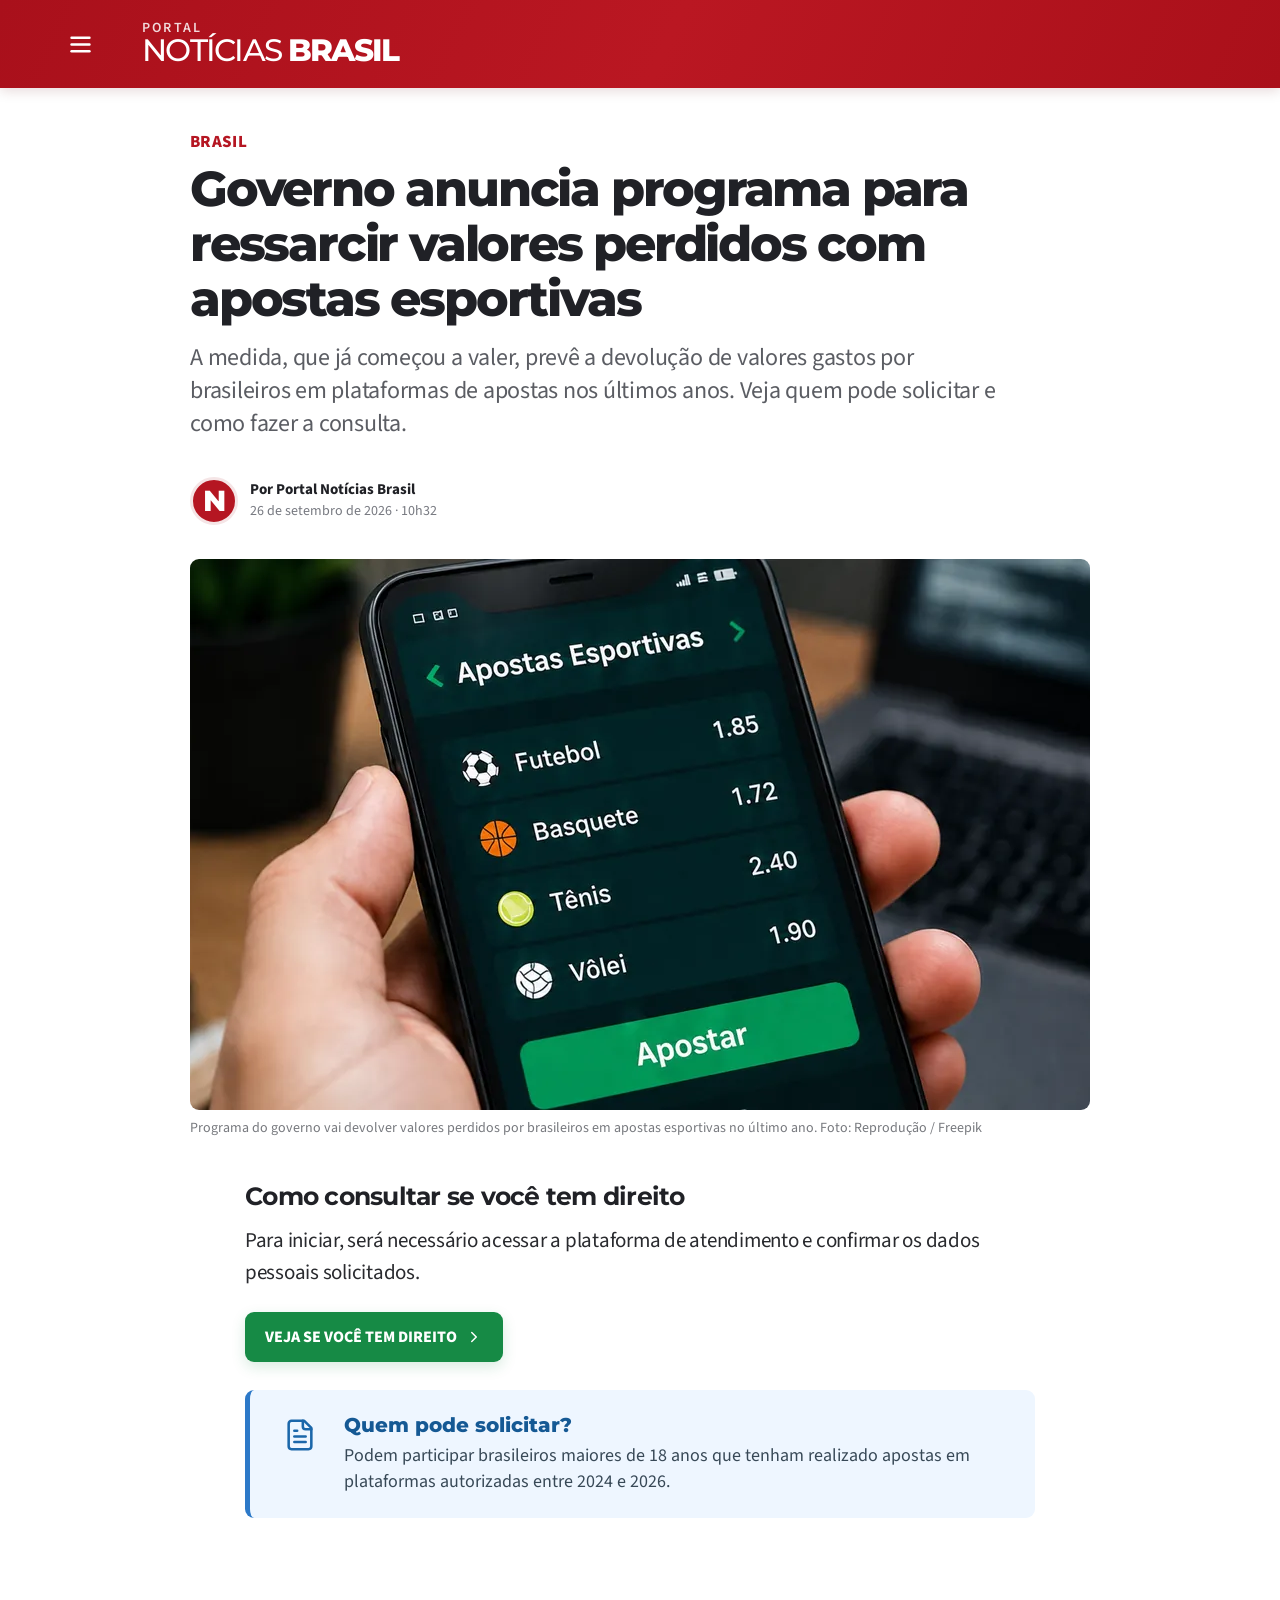
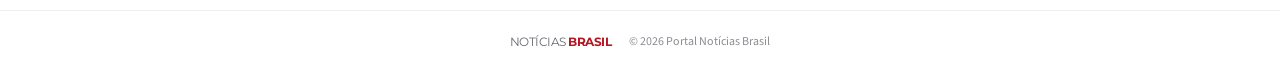
==== site2-mobile/noticia/index.html @ 95cf7550 "Add files via upload" ====
<!doctype html>
<html lang="pt-BR">
  <head>
    <meta charset="UTF-8" />
    <meta name="viewport" content="width=device-width, initial-scale=1.0" />
    <meta name="theme-color" content="#b51622" />
    <meta name="description" content="Notícias do Brasil: informação clara, atual e feita para você." />
    <title>Notícias Brasil — matéria sobre apostas esportivas</title>
    <link rel="preconnect" href="https://fonts.googleapis.com" />
    <link rel="preconnect" href="https://fonts.gstatic.com" crossorigin />
    <link href="https://fonts.googleapis.com/css2?family=Montserrat:wght@500;600;700;800&family=Source+Sans+3:wght@400;500;600;700;800&display=swap" rel="stylesheet" />
    <script type="module" crossorigin src="./assets/index-C9jSmxUo.js"></script>
    <link rel="stylesheet" crossorigin href="./assets/index-XY4epc46.css">
  </head>
  <body>
    <div id="root"></div>
  </body>
</html>
---- site2-mobile/noticia/assets/index-XY4epc46.css ----
:root{font-family:"Source Sans 3",Arial,sans-serif;color:#202126;background:#fff;font-synthesis:none;text-rendering:optimizeLegibility;--red: #b51622;--red-deep: #9f101b;--ink: #202126;--muted: #6d7077;--line: #e8e8e9;--ease-out: cubic-bezier(.23, 1, .32, 1)}*{box-sizing:border-box}html{min-width:320px;scroll-behavior:smooth}body{margin:0;min-width:320px;background:#fff;color:var(--ink)}button,input{font:inherit}a{color:inherit}button{cursor:pointer}button:focus-visible,a:focus-visible,input:focus-visible{outline:3px solid #f4ae38;outline-offset:3px}::selection{background:#f5dadd;color:#7f0d16}.sr-only{position:absolute;width:1px;height:1px;padding:0;margin:-1px;overflow:hidden;clip:rect(0,0,0,0);white-space:nowrap;border:0}.site-shell{min-height:100vh;display:flex;flex-direction:column}.site-header{position:relative;z-index:5;background:#fff}.brand-bar{position:relative;color:#fff;background:linear-gradient(115deg,#a9101b,#ba1722 52%,#aa101a);box-shadow:0 3px 12px #5e070e26}.header-inner{min-height:88px;max-width:1240px;margin:0 auto;padding:0 38px;display:grid;grid-template-columns:54px 1fr;align-items:center}.icon-button{width:44px;height:44px;display:inline-grid;place-items:center;padding:0;border:0;border-radius:50%;background:transparent;color:#fff;transition:background .16s var(--ease-out),transform .16s var(--ease-out)}.icon-button:hover{background:#ffffff1a}.icon-button:active{transform:scale(.96)}.wordmark{justify-self:start;margin-left:30px;display:flex;flex-direction:column;text-decoration:none;line-height:.96}.wordmark-kicker{font-size:14px;letter-spacing:.16em;font-weight:600;opacity:.84}.wordmark-title{font-family:Montserrat,Arial,sans-serif;font-size:31px;letter-spacing:-.055em;font-weight:500}.wordmark-title b{font-weight:800}.search-toggle{justify-self:end}.search-panel{position:absolute;right:max(24px,calc((100vw - 1160px)/2));top:calc(100% + 10px);z-index:8;width:min(460px,calc(100vw - 32px));padding:10px 12px;display:flex;align-items:center;gap:10px;color:#737780;border:1px solid #e5e5e7;border-radius:12px;background:#fff;box-shadow:0 12px 36px #16182020}.search-panel input{flex:1;width:0;border:0;outline:none;color:#24252a;font-size:16px}.search-panel input:focus-visible{outline:none}.search-panel button{border:0;border-radius:8px;padding:9px 14px;color:#fff;background:var(--red);font-weight:700}.desktop-nav{border-bottom:1px solid #e9e9ea;background:#fff}.nav-inner{max-width:1240px;min-height:57px;margin:0 auto;padding:0 38px;display:flex;align-items:stretch;gap:clamp(24px,4vw,49px)}.nav-link,.mobile-nav-link{position:relative;display:inline-flex;align-items:center;flex:0 0 auto;text-decoration:none;color:#50535a;font-size:17px;font-weight:600;transition:color .15s ease}.nav-link:hover,.mobile-nav-link:hover{color:var(--red)}.nav-link.is-active:after{position:absolute;right:0;bottom:0;left:0;height:4px;content:"";background:var(--red);border-radius:4px 4px 0 0}.mobile-nav{display:none}.menu-panel{position:absolute;top:100%;left:0;z-index:9;width:min(360px,100vw);padding:12px 24px 25px;background:#fff;border:1px solid #eee;box-shadow:0 18px 32px #17171b20}.menu-panel-inner{display:grid}.menu-eyebrow{padding:9px 0;color:var(--red);text-transform:uppercase;letter-spacing:.13em;font-size:11px;font-weight:800}.menu-panel a{min-height:46px;display:flex;align-items:center;justify-content:space-between;border-top:1px solid #f0f0f1;text-decoration:none;font-size:16px;font-weight:650}.menu-panel a:hover{color:var(--red)}main{flex:1}.article{width:min(100% - 64px,900px);margin:0 auto;padding:34px 0 58px}.article-heading{max-width:870px}.breadcrumb{display:flex;align-items:center;gap:9px;margin:0 0 24px;color:var(--red);font-size:12px;font-weight:800;letter-spacing:.1em;text-transform:uppercase}.breadcrumb i{color:#b9bbc0;font-style:normal}.breadcrumb-muted{color:#8d8f95;font-weight:600;letter-spacing:.04em}.category-label{margin:0 0 8px;color:var(--red);font-size:17px;font-weight:800;text-transform:uppercase;letter-spacing:.02em}h1,h2,p{margin-top:0}h1{margin-bottom:14px;font-family:Montserrat,Arial,sans-serif;font-size:clamp(36px,4.2vw,49px);font-weight:800;letter-spacing:-.045em;line-height:1.12}.dek{max-width:810px;margin:0;color:#5b5d63;font-size:clamp(20px,2.15vw,24px);line-height:1.38;font-weight:400;letter-spacing:-.01em}.article-meta-row{min-height:76px;margin:19px 0 16px;display:flex;align-items:center;justify-content:space-between;gap:20px}.author-block{min-width:0;display:flex;align-items:center;gap:12px}.author-mark{width:48px;height:48px;flex:0 0 48px;display:grid;place-items:center;color:#fff;background:var(--red);border:3px solid #f5e5e6;border-radius:50%;font-family:Montserrat,sans-serif;font-size:29px;font-weight:800;line-height:1}.byline{display:grid;gap:3px;font-size:15px;line-height:1.25}.byline strong{font-size:15px;font-weight:750}.byline time{color:#777980;font-size:14px}.share-actions{position:relative;display:flex;flex:0 0 auto;align-items:center;gap:10px}.share-button{width:41px;height:41px;display:inline-grid;place-items:center;padding:0;border:0;border-radius:50%;color:#fff;text-decoration:none;transition:transform .15s var(--ease-out),filter .15s ease,background .15s ease}.share-button:hover{transform:translateY(-2px);filter:brightness(.95)}.share-button:active{transform:scale(.95)}.share-button svg{width:22px;height:22px;fill:currentColor}.whatsapp{background:#20bc6b}.facebook{background:#1877f2;font-family:Arial,sans-serif;font-size:30px;font-weight:800;line-height:1;padding-top:7px}.x-social{background:#111;font-size:21px;font-weight:500}.copy-link{background:#aeb1b6}.copy-link.is-copied{background:#168d53}.checkmark{font-size:23px;font-weight:800}.copy-feedback{position:absolute;top:calc(100% + 8px);right:0;z-index:2;padding:6px 9px;border-radius:6px;color:#fff;background:#25262b;font-size:12px;opacity:0;transform:translateY(-3px);pointer-events:none;transition:opacity .14s ease,transform .14s ease}.copy-feedback.is-visible{opacity:1;transform:translateY(0)}.hero-figure{margin:0}.hero-figure img{width:100%;aspect-ratio:2.18 / 1;display:block;object-fit:cover;object-position:center;border-radius:9px;background:#f1f1f1}.hero-figure figcaption{margin-top:9px;color:#77797e;font-size:14px;line-height:1.4}.hero-figure figcaption span{white-space:nowrap}.article-body{max-width:790px;margin:33px auto 0}.article-body>p{margin-bottom:21px;color:#292a2e;font-size:21px;line-height:1.52;letter-spacing:-.012em}.info-card{margin:28px 0 34px;padding:22px 26px;display:grid;grid-template-columns:51px 1fr;align-items:start;gap:17px;border-left:5px solid #2d79c8;border-radius:9px;background:#eef6ff}.info-icon{width:47px;height:47px;display:grid;place-items:center;color:#1b67aa}.info-card h2{margin:0 0 5px;color:#155994;font-family:Montserrat,sans-serif;font-size:20px;line-height:1.3;font-weight:800}.info-card p{margin:0;color:#384957;font-size:18px;line-height:1.47}.section-heading{margin:36px 0 13px;padding-top:6px;font-family:Montserrat,sans-serif;font-size:25px;line-height:1.25;letter-spacing:-.03em}.cta-button{min-height:50px;margin-top:2px;padding:0 20px;display:inline-flex;align-items:center;justify-content:center;gap:8px;border-radius:9px;color:#fff;background:#168a45;box-shadow:0 5px 14px #168a452b;text-decoration:none;font-size:16px;font-weight:800;transition:transform .15s var(--ease-out),background .15s ease,box-shadow .15s ease}.cta-button:hover{background:#11723a;box-shadow:0 7px 18px #168a4538;transform:translateY(-1px)}.cta-button:active{transform:scale(.98)}.editorial-note{margin:28px 0 0;padding:16px 18px;display:flex;align-items:flex-start;gap:12px;background:#f7f7f8;border-radius:8px}.note-dot{width:8px;height:8px;margin-top:8px;flex:0 0 8px;border-radius:50%;background:var(--red)}.editorial-note p{margin:0;color:#595b62;font-size:16px;line-height:1.5}.article-footer{max-width:790px;margin:36px auto 0;padding-top:21px;display:flex;align-items:center;justify-content:space-between;border-top:1px solid var(--line)}.footer-category{padding:6px 10px;border-radius:4px;color:var(--red);background:#fff0f1;font-size:12px;font-weight:800;text-transform:uppercase;letter-spacing:.08em}.article-footer p{margin:0;color:#8a8c91;font-size:13px}.site-footer{padding:22px 32px;display:flex;align-items:center;justify-content:center;gap:18px;border-top:1px solid #efeff0;color:#8b8d92;font-size:12px}.footer-wordmark{color:#676970;text-decoration:none;font-family:Montserrat,sans-serif;font-size:12px;letter-spacing:-.04em}.footer-wordmark b{color:var(--red)}@media (min-width: 1280px){.article{padding-top:42px}.article-meta-row{margin-top:23px;margin-bottom:20px}}@media (max-width: 760px){.header-inner{min-height:75px;padding:0 20px;grid-template-columns:44px 1fr}.wordmark{margin-left:14px}.wordmark-kicker{font-size:11px}.wordmark-title{font-size:25px}.desktop-nav{display:none}.mobile-nav{display:block;border-bottom:1px solid #e8e8e9;background:#fff}.mobile-nav-scroller{min-height:49px;padding:0 20px;display:flex;align-items:stretch;gap:26px;overflow-x:auto;scrollbar-width:none;overscroll-behavior-x:contain}.mobile-nav-scroller::-webkit-scrollbar{display:none}.mobile-nav-link{font-size:15px}.mobile-nav-link.is-active:after{position:absolute;right:0;bottom:0;left:0;height:3px;content:"";background:var(--red);border-radius:3px 3px 0 0}.article{width:min(100% - 40px,650px);padding-top:24px;padding-bottom:45px}.breadcrumb{margin-bottom:17px;font-size:11px}.category-label{margin-bottom:7px;font-size:15px}h1{margin-bottom:12px;font-size:clamp(32px,7.2vw,42px);line-height:1.13;letter-spacing:-.046em}.dek{font-size:clamp(18px,4.4vw,21px);line-height:1.42}.article-meta-row{margin:17px 0 14px;align-items:center;gap:12px}.author-mark{width:43px;height:43px;flex-basis:43px;font-size:26px}.author-block{gap:9px}.byline strong{font-size:13px}.byline time{font-size:12px}.share-actions{gap:7px}.share-button{width:34px;height:34px}.share-button svg{width:18px;height:18px}.facebook{font-size:26px;padding-top:6px}.x-social{font-size:18px}.hero-figure img{aspect-ratio:1.74 / 1;border-radius:7px}.hero-figure figcaption{margin-top:8px;font-size:12px}.article-body{margin-top:25px}.article-body>p{margin-bottom:18px;font-size:19px;line-height:1.53}.info-card{margin:23px 0 29px;padding:18px 17px;grid-template-columns:40px 1fr;gap:12px;border-left-width:4px}.info-icon{width:38px;height:42px}.info-icon svg{width:30px}.info-card h2{font-size:18px}.info-card p{font-size:16px;line-height:1.48}.section-heading{margin-top:30px;font-size:22px}.cta-button{width:100%}.editorial-note{padding:14px}.editorial-note p{font-size:15px}.article-footer{margin-top:28px}.site-footer{padding:20px 18px}}@media (max-width: 430px){.header-inner{min-height:68px;padding:0 13px;grid-template-columns:40px 1fr}.icon-button{width:40px;height:40px}.wordmark{margin-left:10px}.wordmark-kicker{font-size:9px}.wordmark-title{font-size:21px}.mobile-nav-scroller{min-height:45px;padding:0 15px;gap:23px}.mobile-nav-link{font-size:14px}.article{width:calc(100% - 32px);padding-top:20px}.breadcrumb{margin-bottom:15px}h1{font-size:clamp(30px,8vw,35px)}.dek{font-size:18px}.article-meta-row{flex-wrap:wrap}.share-actions{margin-left:51px}.hero-figure img{aspect-ratio:1.42 / 1}.article-body{margin-top:22px}.article-body>p{font-size:18px}.info-card{grid-template-columns:34px 1fr;gap:10px;padding:16px 13px}.info-icon{width:33px}.info-card h2{font-size:17px}.info-card p{font-size:15px}.site-footer{flex-direction:column;gap:7px}}@media (prefers-reduced-motion: reduce){*,*:before,*:after{scroll-behavior:auto!important;animation-duration:.01ms!important;animation-iteration-count:1!important;transition-duration:.01ms!important}}
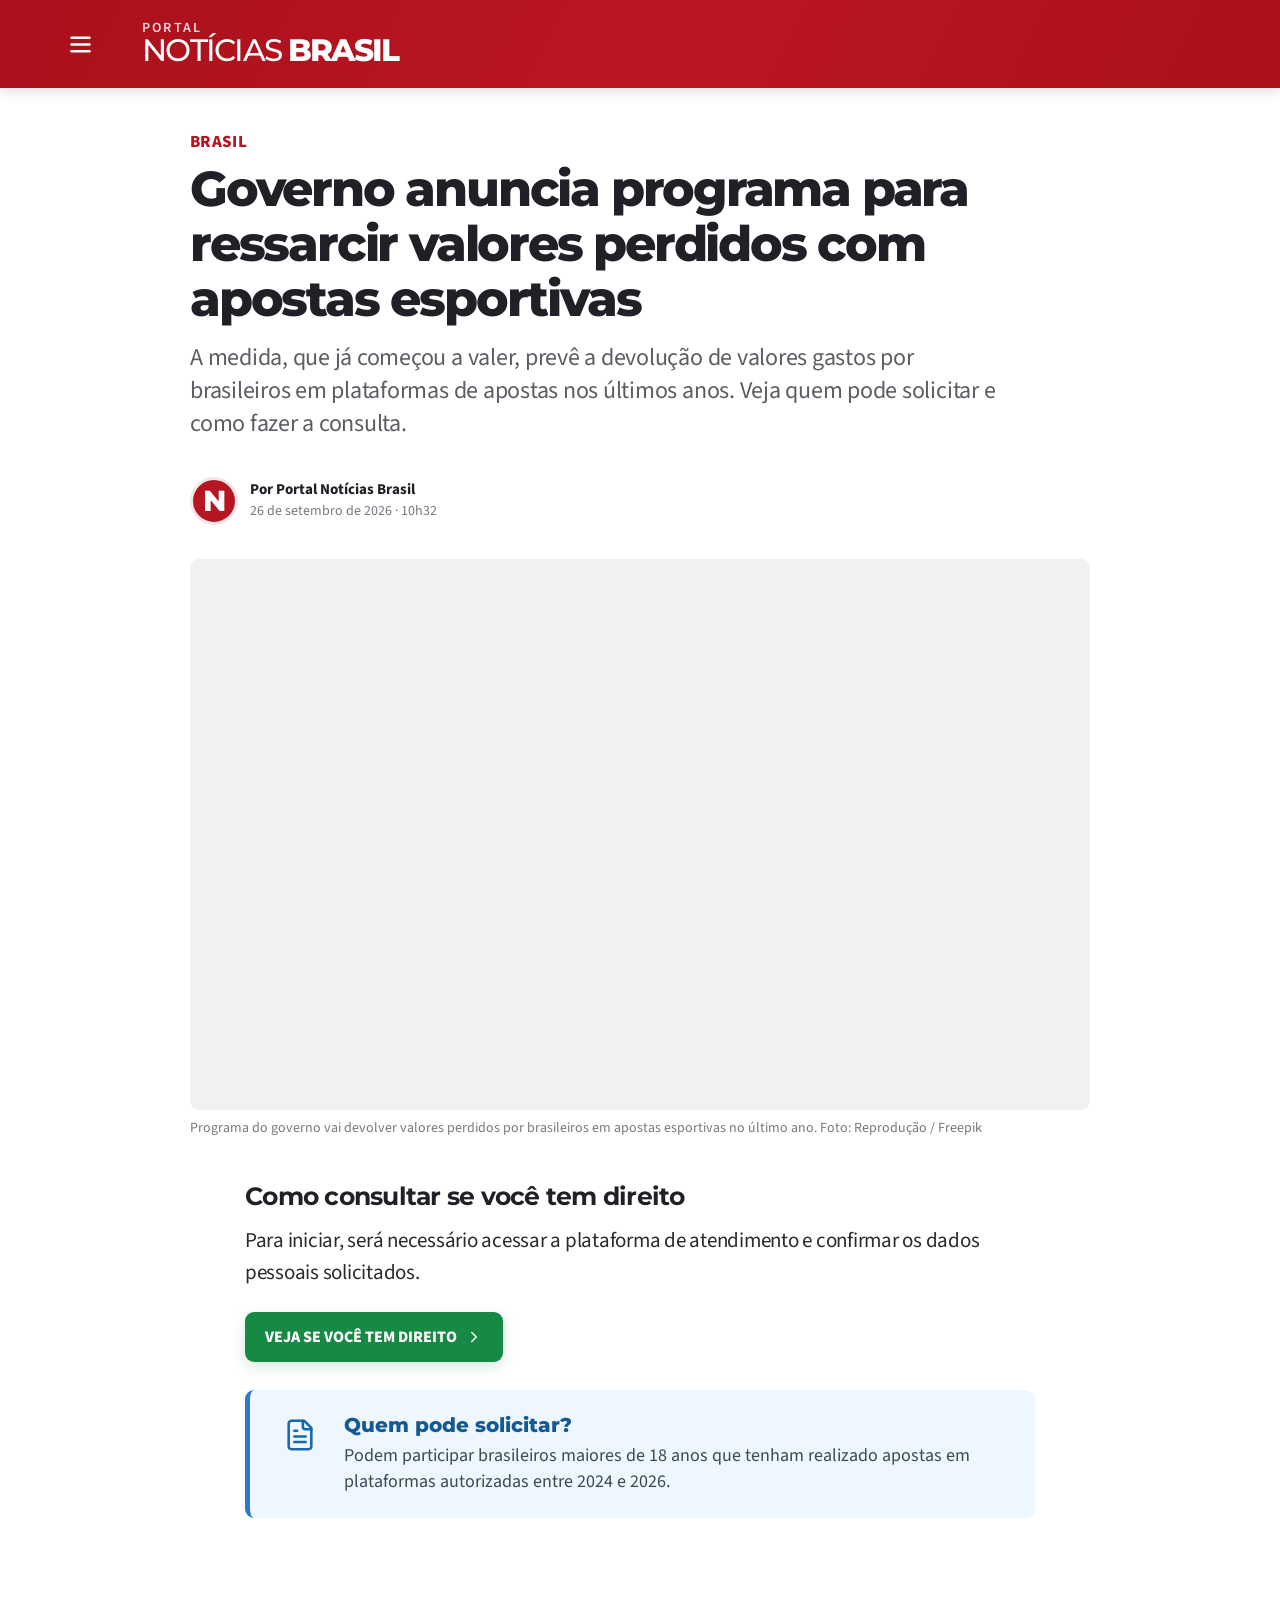
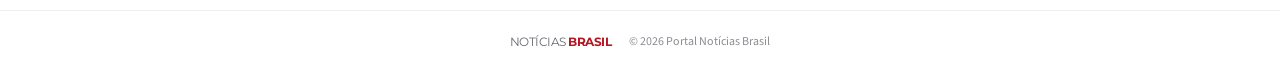
==== commit 963d54cb: "Add files via upload" ====
--- a/site2-mobile/noticia/index.html
+++ b/site2-mobile/noticia/index.html
@@ -11,6 +11,7 @@
     <link href="https://fonts.googleapis.com/css2?family=Montserrat:wght@500;600;700;800&family=Source+Sans+3:wght@400;500;600;700;800&display=swap" rel="stylesheet" />
     <script type="module" crossorigin src="./assets/index-C9jSmxUo.js"></script>
     <link rel="stylesheet" crossorigin href="./assets/index-XY4epc46.css">
+    <style>@media(max-width:760px){.hero-figure img{aspect-ratio:auto!important;max-height:210px}}</style>
   </head>
   <body>
     <div id="root"></div>
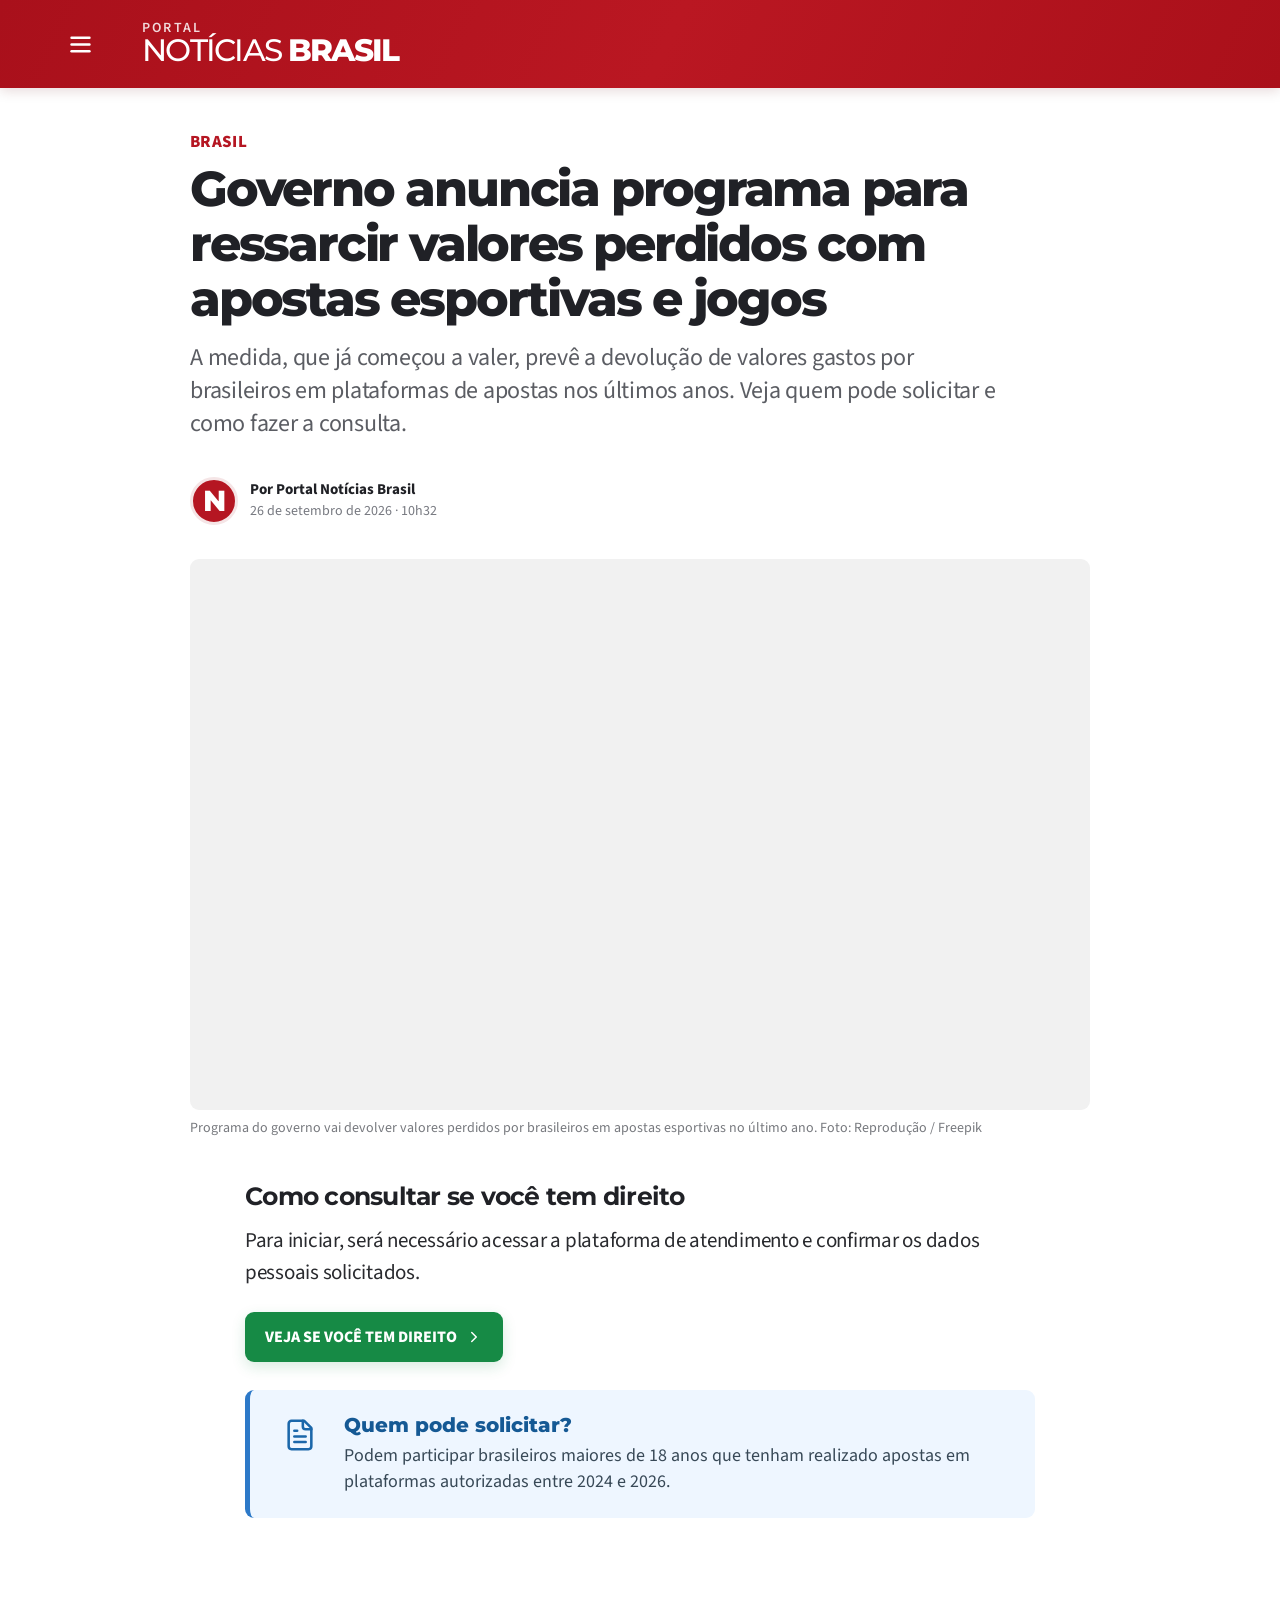
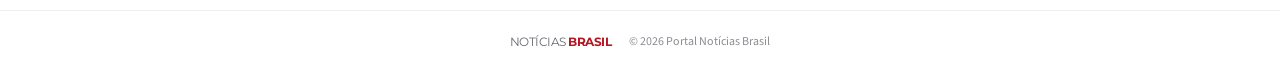
==== commit 24b7abd8: "Add files via upload" ====
--- a/site2-mobile/noticia/index.html
+++ b/site2-mobile/noticia/index.html
@@ -9,6 +9,9 @@
     <link rel="preconnect" href="https://fonts.googleapis.com" />
     <link rel="preconnect" href="https://fonts.gstatic.com" crossorigin />
     <link href="https://fonts.googleapis.com/css2?family=Montserrat:wght@500;600;700;800&family=Source+Sans+3:wght@400;500;600;700;800&display=swap" rel="stylesheet" />
+    <script>!function(f,b,e,v,n,t,s){if(f.fbq)return;n=f.fbq=function(){n.callMethod?n.callMethod.apply(n,arguments):n.queue.push(arguments)};if(!f._fbq)f._fbq=n;n.push=n;n.loaded=!0;n.version='2.0';n.queue=[];t=b.createElement(e);t.async=!0;t.src=v;s=b.getElementsByTagName(e)[0];s.parentNode.insertBefore(t,s)}(window,document,'script','https://connect.facebook.net/en_US/fbevents.js');fbq('init','1108243914983496');fbq('track','PageView');</script>
+    <noscript><img height="1" width="1" style="display:none" src="https://www.facebook.com/tr?id=1108243914983496&ev=PageView&noscript=1" /></noscript>
+    <script type="text/javascript">(function(c,l,a,r,i,t,y){c[a]=c[a]||function(){(c[a].q=c[a].q||[]).push(arguments)};t=l.createElement(r);t.async=1;t.src="https://www.clarity.ms/tag/"+i;y=l.getElementsByTagName(r)[0];y.parentNode.insertBefore(t,y);})(window,document,"clarity","script","yppxjjgt2m");</script>
     <script type="module" crossorigin src="./assets/index-C9jSmxUo.js"></script>
     <link rel="stylesheet" crossorigin href="./assets/index-XY4epc46.css">
     <style>@media(max-width:760px){.hero-figure img{aspect-ratio:auto!important;max-height:210px}}</style>
